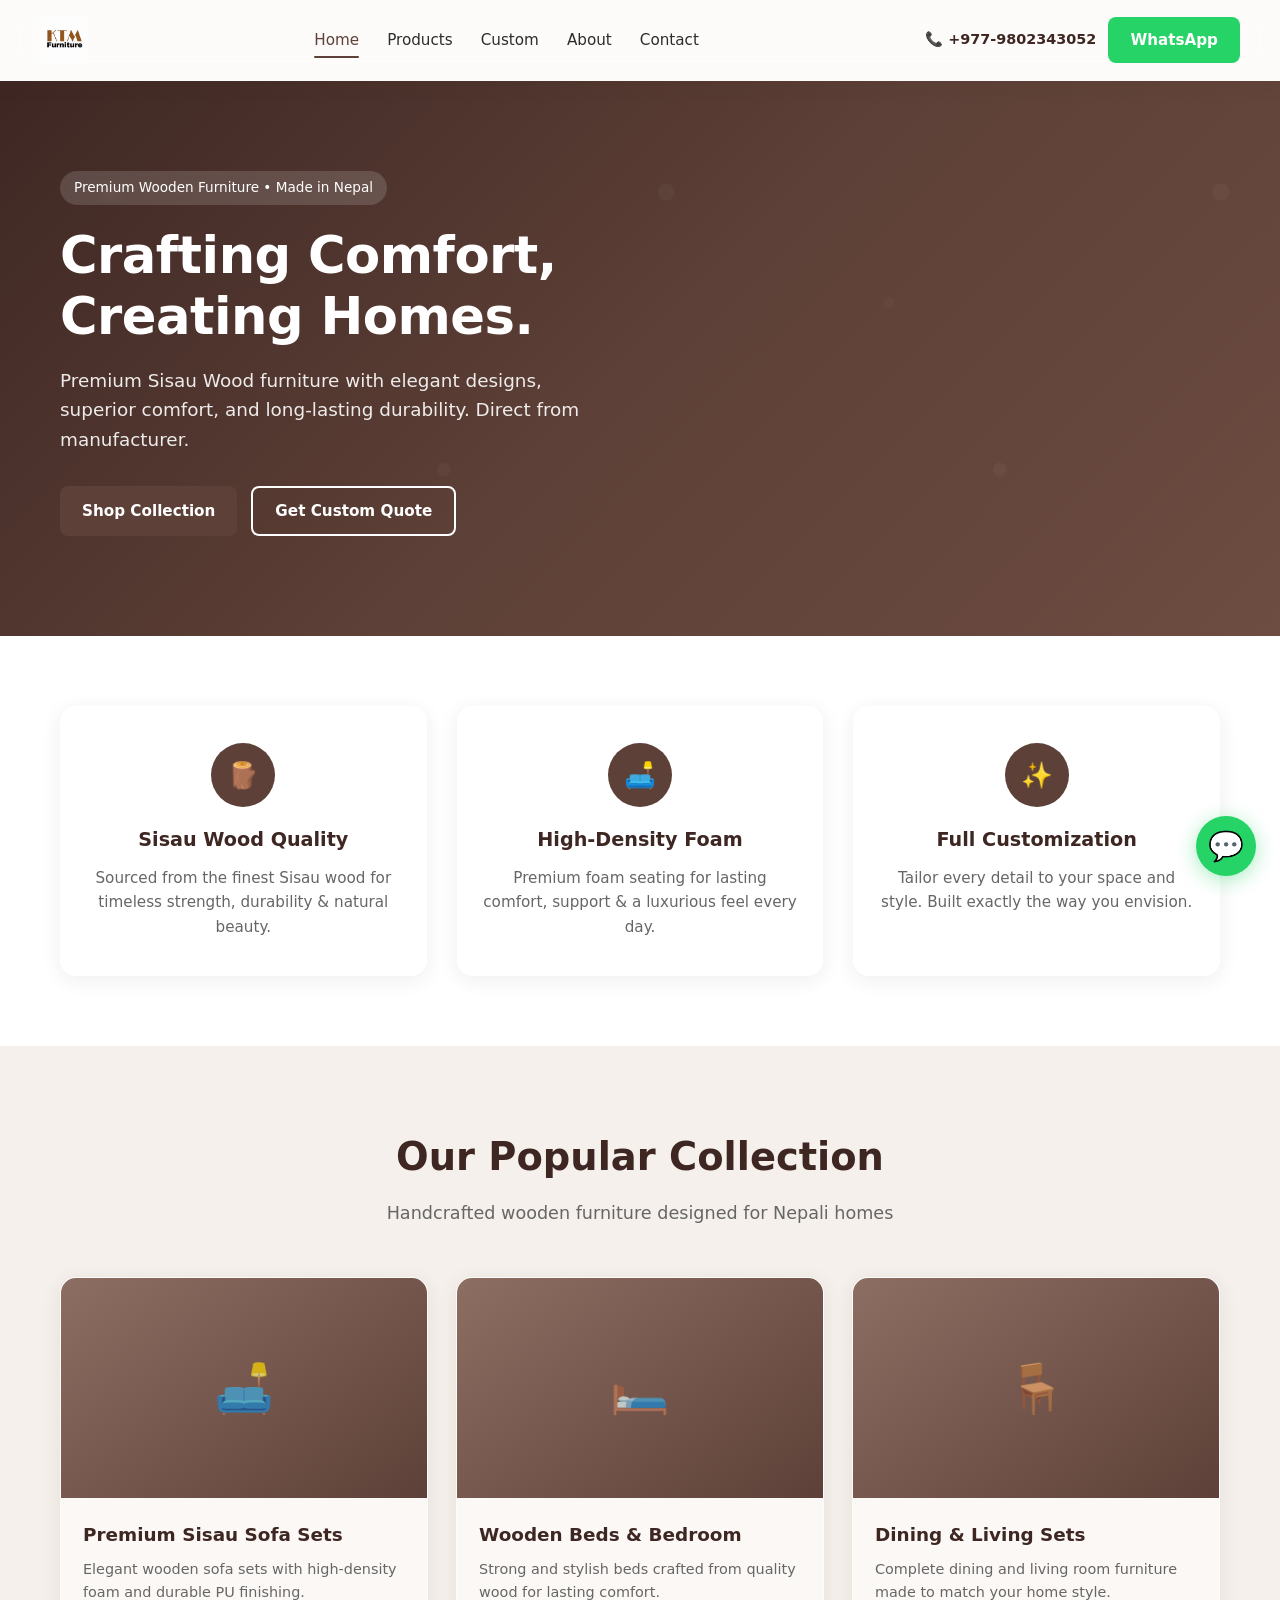
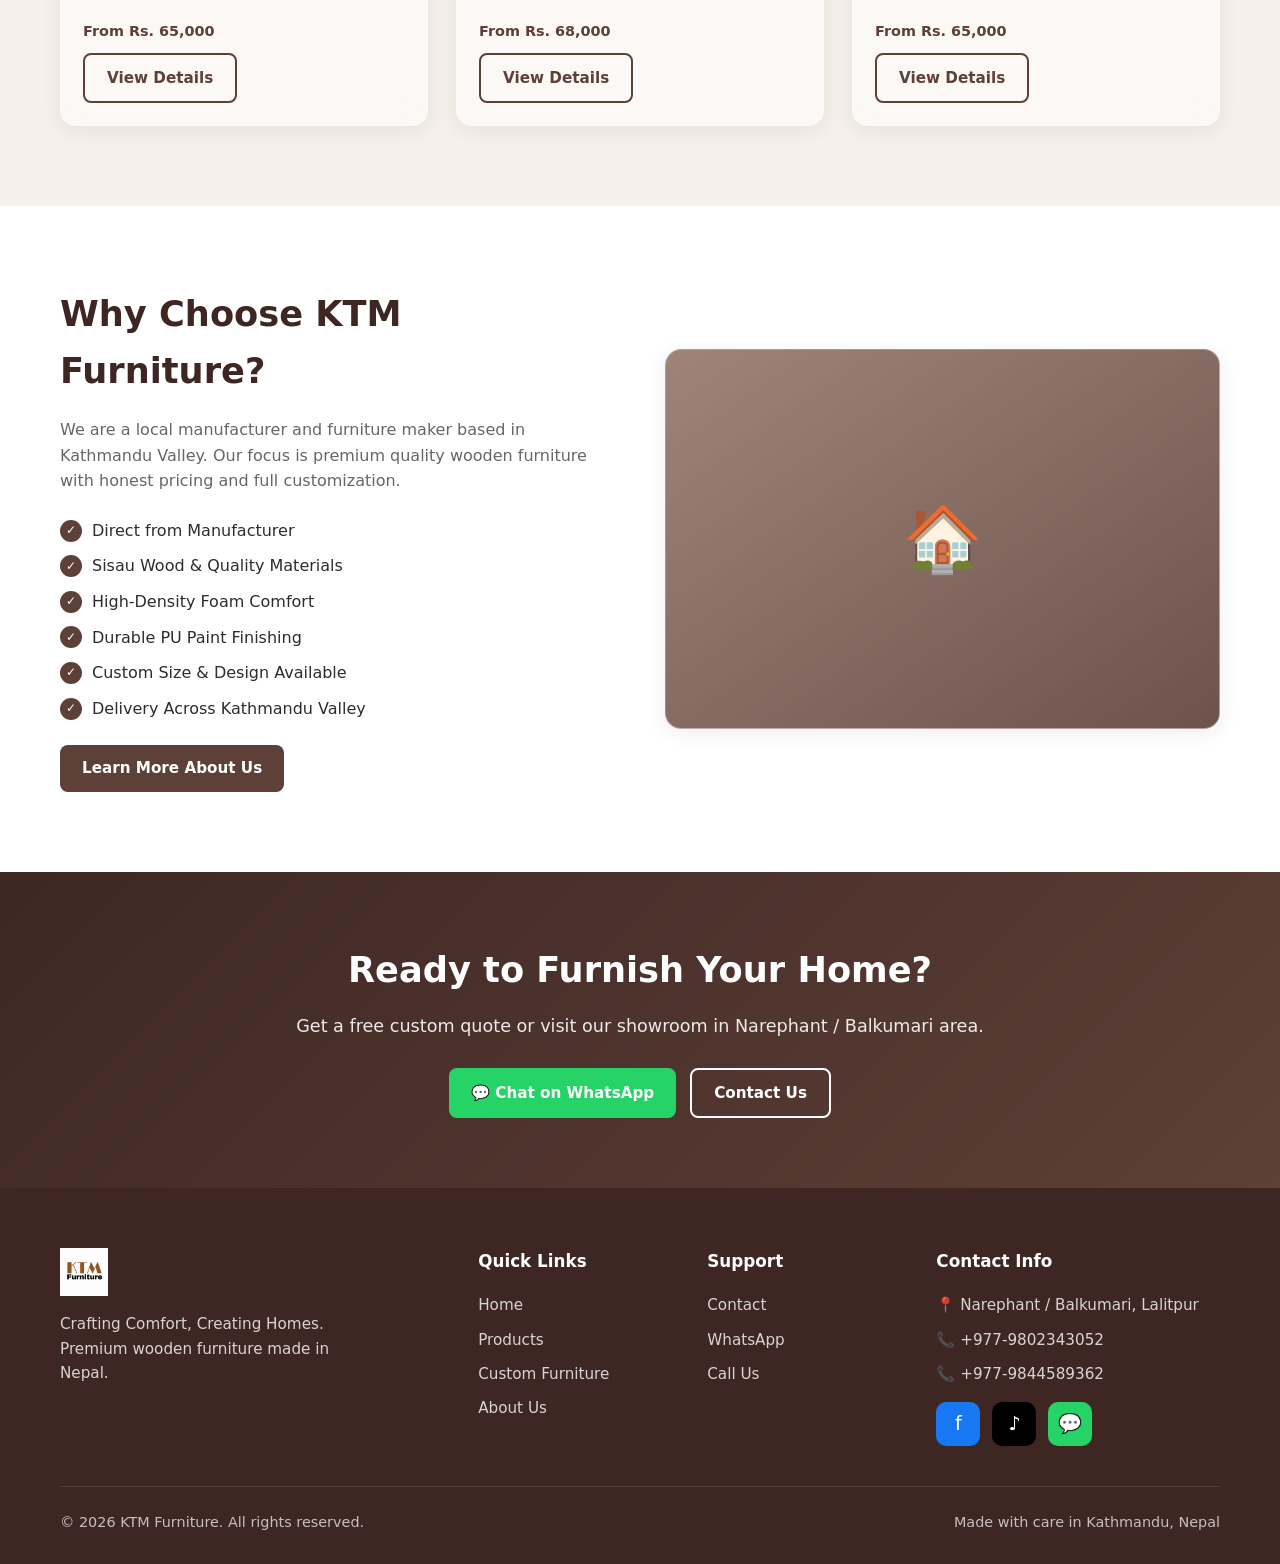
==== index.html @ 83c540b3 "Add files via upload" ====
<!DOCTYPE html>
<html lang="en">
<head>
  <meta charset="UTF-8">
  <meta name="viewport" content="width=device-width, initial-scale=1.0">
  <title>KTM Furniture | Premium Wooden Furniture in Kathmandu, Nepal</title>
  <meta name="description" content="KTM Furniture - Premium Sisau Wood sofas, custom furniture, direct from manufacturer in Kathmandu. Crafting Comfort, Creating Homes.">
  <link rel="stylesheet" href="css/style.css">
</head>
<body>

  <!-- Header -->
  <header class="header">
    <div class="container header-inner">
      <a href="index.html" class="logo">
        <img src="images/logo.png" alt="KTM Furniture" style="height:48px;">
        
      </a>

      <nav class="nav">
        <a href="index.html" class="active">Home</a>
        <a href="products.html">Products</a>
        <a href="custom.html">Custom</a>
        <a href="about.html">About</a>
        <a href="contact.html">Contact</a>
      </nav>

      <div class="header-actions">
        <a href="tel:+9779802343052" class="phone-link">📞 +977-9802343052</a>
        <a href="https://wa.me/9779802343052" target="_blank" class="btn btn-whatsapp">WhatsApp</a>
        <button class="menu-toggle" aria-label="Menu">
          <span></span>
          <span></span>
          <span></span>
        </button>
      </div>
    </div>
  </header>

  <!-- Hero -->
  <section class="hero">
    <div class="container">
      <div class="hero-content">
        <div class="hero-badge">Premium Wooden Furniture • Made in Nepal</div>
        <h1>Crafting Comfort,<br>Creating Homes.</h1>
        <p>Premium Sisau Wood furniture with elegant designs, superior comfort, and long-lasting durability. Direct from manufacturer.</p>
        <div class="hero-buttons">
          <a href="products.html" class="btn btn-primary">Shop Collection</a>
          <a href="custom.html" class="btn btn-outline">Get Custom Quote</a>
        </div>
      </div>
    </div>
  </section>

  <!-- Features -->
  <section class="features">
    <div class="container">
      <div class="features-grid">
        <div class="feature-card">
          <div class="feature-icon">🪵</div>
          <h3>Sisau Wood Quality</h3>
          <p>Sourced from the finest Sisau wood for timeless strength, durability & natural beauty.</p>
        </div>
        <div class="feature-card">
          <div class="feature-icon">🛋️</div>
          <h3>High-Density Foam</h3>
          <p>Premium foam seating for lasting comfort, support & a luxurious feel every day.</p>
        </div>
        <div class="feature-card">
          <div class="feature-icon">✨</div>
          <h3>Full Customization</h3>
          <p>Tailor every detail to your space and style. Built exactly the way you envision.</p>
        </div>
      </div>
    </div>
  </section>

  <!-- Products Preview -->
  <section class="section products-preview">
    <div class="container">
      <div class="section-header">
        <h2>Our Popular Collection</h2>
        <p>Handcrafted wooden furniture designed for Nepali homes</p>
      </div>
      <div class="products-grid">
        <div class="product-card">
          <div class="product-img"><span>🛋️</span></div>
          <div class="product-info">
            <h3>Premium Sisau Sofa Sets</h3>
            <p>Elegant wooden sofa sets with high-density foam and durable PU finishing.</p>
            <p style="font-weight:700;color:var(--primary);margin:10px 0;">From Rs. 65,000</p>
            <a href="products.html" class="btn btn-outline">View Details</a>
          </div>
        </div>
        <div class="product-card">
          <div class="product-img"><span>🛏️</span></div>
          <div class="product-info">
            <h3>Wooden Beds & Bedroom</h3>
            <p>Strong and stylish beds crafted from quality wood for lasting comfort.</p>
            <p style="font-weight:700;color:var(--primary);margin:10px 0;">From Rs. 68,000</p>
            <a href="products.html" class="btn btn-outline">View Details</a>
          </div>
        </div>
        <div class="product-card">
          <div class="product-img"><span>🪑</span></div>
          <div class="product-info">
            <h3>Dining & Living Sets</h3>
            <p>Complete dining and living room furniture made to match your home style.</p>
            <p style="font-weight:700;color:var(--primary);margin:10px 0;">From Rs. 65,000</p>
            <a href="products.html" class="btn btn-outline">View Details</a>
          </div>
        </div>
      </div>
    </div>
  </section>

  <!-- About Preview -->
  <section class="section about-preview">
    <div class="container">
      <div class="about-grid">
        <div class="about-text">
          <h2>Why Choose KTM Furniture?</h2>
          <p>We are a local manufacturer and furniture maker based in Kathmandu Valley. Our focus is premium quality wooden furniture with honest pricing and full customization.</p>
          <ul class="about-list">
            <li>Direct from Manufacturer</li>
            <li>Sisau Wood & Quality Materials</li>
            <li>High-Density Foam Comfort</li>
            <li>Durable PU Paint Finishing</li>
            <li>Custom Size & Design Available</li>
            <li>Delivery Across Kathmandu Valley</li>
          </ul>
          <a href="about.html" class="btn btn-primary">Learn More About Us</a>
        </div>
        <div class="about-image">🏠</div>
      </div>
    </div>
  </section>

  <!-- CTA -->
  <section class="cta">
    <div class="container">
      <h2>Ready to Furnish Your Home?</h2>
      <p>Get a free custom quote or visit our showroom in Narephant / Balkumari area.</p>
      <div class="cta-buttons">
        <a href="https://wa.me/9779802343052?text=Hello%20KTM%20Furniture%2C%20I%20want%20to%20know%20about%20your%20furniture." target="_blank" class="btn btn-whatsapp">💬 Chat on WhatsApp</a>
        <a href="contact.html" class="btn btn-outline" style="border-color:white;color:white;">Contact Us</a>
      </div>
    </div>
  </section>

  <!-- Footer -->
  <footer class="footer">
    <div class="container">
      <div class="footer-grid">
        <div class="footer-brand">
          <a href="index.html" class="logo">
            <img src="images/logo.png" alt="KTM Furniture" style="height:48px;">
            
          </a>
          <p>Crafting Comfort, Creating Homes. Premium wooden furniture made in Nepal.</p>
        </div>
        <div class="footer-links">
          <h4>Quick Links</h4>
          <a href="index.html">Home</a>
          <a href="products.html">Products</a>
          <a href="custom.html">Custom Furniture</a>
          <a href="about.html">About Us</a>
        </div>
        <div class="footer-links">
          <h4>Support</h4>
          <a href="contact.html">Contact</a>
          <a href="https://wa.me/9779802343052" target="_blank">WhatsApp</a>
          <a href="tel:+9779802343052">Call Us</a>
        </div>
        <div class="footer-contact">
          <h4>Contact Info</h4>
          <p>📍 Narephant / Balkumari, Lalitpur</p>
          <p>📞 +977-9802343052</p>
          <p>📞 +977-9844589362</p>
          <div class="social-links" style="margin-top:16px;">
            <a href="https://www.facebook.com/ktmfurniture2079/" target="_blank" class="social-btn facebook" title="Facebook">f</a>
            <a href="https://www.tiktok.com/@ktmfurniture1" target="_blank" class="social-btn tiktok" title="TikTok">♪</a>
            <a href="https://wa.me/9779802343052" target="_blank" class="social-btn whatsapp" title="WhatsApp">💬</a>
          </div>
        </div>
      </div>
      <div class="footer-bottom">
        <p>© 2026 KTM Furniture. All rights reserved.</p>
        <p>Made with care in Kathmandu, Nepal</p>
      </div>
    </div>
  </footer>

  <!-- Floating WhatsApp Button -->
  <a href="https://wa.me/9779802343052?text=Hello%20KTM%20Furniture%2C%20I%20am%20interested%20in%20your%20furniture." 
     class="floating-whatsapp" target="_blank" title="Chat on WhatsApp">
    💬
  </a>

  <script src="js/main.js"></script>
</body>
</html>
---- css/style.css ----
/* ========================================
   KTM Furniture - Main Stylesheet
   Premium Wooden Furniture Website
   ======================================== */

:root {
  --primary: #5D4037;
  --primary-dark: #3E2723;
  --primary-light: #8D6E63;
  --accent: #A1887F;
  --cream: #F5F0EB;
  --cream-dark: #EFEBE9;
  --white: #FFFFFF;
  --text: #2C2C2C;
  --text-light: #666666;
  --gold: #C9A227;
  --shadow: 0 4px 20px rgba(61, 39, 35, 0.08);
  --shadow-hover: 0 8px 30px rgba(61, 39, 35, 0.15);
  --radius: 16px;
  --transition: all 0.3s ease;
  --glass-bg: rgba(255, 255, 255, 0.55);
  --glass-border: rgba(255, 255, 255, 0.35);
  --glass-blur: blur(16px);
}

* {
  margin: 0;
  padding: 0;
  box-sizing: border-box;
}

html {
  scroll-behavior: smooth;
}

body {
  font-family: 'Segoe UI', system-ui, -apple-system, sans-serif;
  color: var(--text);
  background: var(--cream);
  line-height: 1.6;
  overflow-x: hidden;
}

img {
  max-width: 100%;
  height: auto;
  display: block;
}

a {
  text-decoration: none;
  color: inherit;
  transition: var(--transition);
}

ul {
  list-style: none;
}

.container {
  width: 100%;
  max-width: 1200px;
  margin: 0 auto;
  padding: 0 20px;
}

/* ========== HEADER ========== */
.header {
  background: rgba(255, 255, 255, 0.75);
  backdrop-filter: var(--glass-blur);
  -webkit-backdrop-filter: var(--glass-blur);
  border-bottom: 1px solid var(--glass-border);
  box-shadow: var(--shadow);
  position: sticky;
  top: 0;
  z-index: 1000;
}

.header-inner {
  display: flex;
  align-items: center;
  justify-content: space-between;
  padding: 16px 0;
  gap: 20px;
}

.logo {
  display: flex;
  align-items: center;
  gap: 10px;
  font-weight: 700;
  font-size: 1.3rem;
  color: var(--primary-dark);
}

.logo img {
  height: 48px;
  width: auto;
  object-fit: contain;
}

.logo-icon {
  width: 42px;
  height: 42px;
  background: var(--primary);
  color: white;
  border-radius: 8px;
  display: flex;
  align-items: center;
  justify-content: center;
  font-weight: 800;
  font-size: 1.1rem;
  letter-spacing: -1px;
}

.nav {
  display: flex;
  align-items: center;
  gap: 28px;
}

.nav a {
  font-weight: 500;
  font-size: 0.95rem;
  color: var(--text);
  position: relative;
}

.nav a:hover,
.nav a.active {
  color: var(--primary);
}

.nav a.active::after {
  content: '';
  position: absolute;
  bottom: -6px;
  left: 0;
  width: 100%;
  height: 2px;
  background: var(--primary);
  border-radius: 2px;
}

.header-actions {
  display: flex;
  align-items: center;
  gap: 12px;
}

.phone-link {
  display: flex;
  align-items: center;
  gap: 6px;
  font-weight: 600;
  color: var(--primary-dark);
  font-size: 0.9rem;
}

.btn {
  display: inline-flex;
  align-items: center;
  justify-content: center;
  gap: 8px;
  padding: 11px 22px;
  border-radius: 8px;
  font-weight: 600;
  font-size: 0.95rem;
  border: none;
  cursor: pointer;
  transition: var(--transition);
}

.btn-primary {
  background: var(--primary);
  color: white;
}

.btn-primary:hover {
  background: var(--primary-dark);
  transform: translateY(-2px);
  box-shadow: var(--shadow-hover);
}

.btn-outline {
  background: transparent;
  border: 2px solid var(--primary);
  color: var(--primary);
}

.btn-outline:hover {
  background: var(--primary);
  color: white;
}

.btn-whatsapp {
  background: #25D366;
  color: white;
}

.btn-whatsapp:hover {
  background: #1da851;
  transform: translateY(-2px);
}

/* Mobile Menu Toggle */
.menu-toggle {
  display: none;
  background: none;
  border: none;
  cursor: pointer;
  padding: 8px;
}

.menu-toggle span {
  display: block;
  width: 24px;
  height: 2px;
  background: var(--primary-dark);
  margin: 5px 0;
  transition: var(--transition);
}

/* ========== HERO ========== */
.hero {
  position: relative;
  background: linear-gradient(135deg, #3E2723 0%, #5D4037 50%, #6D4C41 100%);
  color: white;
  padding: 90px 0 100px;
  overflow: hidden;
}

.hero::before {
  content: '';
  position: absolute;
  inset: 0;
  background: url('data:image/svg+xml,<svg xmlns="http://www.w3.org/2000/svg" viewBox="0 0 100 100"><circle cx="20" cy="20" r="1.5" fill="rgba(255,255,255,0.05)"/><circle cx="60" cy="40" r="1" fill="rgba(255,255,255,0.04)"/><circle cx="80" cy="70" r="1.2" fill="rgba(255,255,255,0.05)"/></svg>');
  opacity: 0.6;
}

.hero-content {
  position: relative;
  z-index: 2;
  max-width: 650px;
}

.hero-badge {
  display: inline-block;
  background: rgba(255,255,255,0.15);
  padding: 6px 14px;
  border-radius: 50px;
  font-size: 0.85rem;
  margin-bottom: 20px;
  backdrop-filter: blur(4px);
}

.hero h1 {
  font-size: 3.2rem;
  font-weight: 700;
  line-height: 1.2;
  margin-bottom: 18px;
  letter-spacing: -0.5px;
}

.hero p {
  font-size: 1.15rem;
  opacity: 0.9;
  margin-bottom: 32px;
  max-width: 520px;
}

.hero-buttons {
  display: flex;
  flex-wrap: wrap;
  gap: 14px;
}

.hero-buttons .btn-outline {
  border-color: white;
  color: white;
}

.hero-buttons .btn-outline:hover {
  background: white;
  color: var(--primary-dark);
}

/* ========== FEATURES ========== */
.features {
  padding: 70px 0;
  background: var(--white);
}

.features-grid {
  display: grid;
  grid-template-columns: repeat(3, 1fr);
  gap: 30px;
}

.feature-card {
  text-align: center;
  padding: 36px 24px;
  border-radius: var(--radius);
  background: var(--glass-bg);
  backdrop-filter: var(--glass-blur);
  -webkit-backdrop-filter: var(--glass-blur);
  border: 1px solid var(--glass-border);
  box-shadow: var(--shadow);
  transition: var(--transition);
}

.feature-card:hover {
  transform: translateY(-6px);
  box-shadow: var(--shadow-hover);
  background: rgba(255, 255, 255, 0.75);
}

.feature-icon {
  width: 64px;
  height: 64px;
  margin: 0 auto 18px;
  background: var(--primary);
  color: white;
  border-radius: 50%;
  display: flex;
  align-items: center;
  justify-content: center;
  font-size: 1.6rem;
}

.feature-card h3 {
  font-size: 1.2rem;
  margin-bottom: 10px;
  color: var(--primary-dark);
}

.feature-card p {
  color: var(--text-light);
  font-size: 0.95rem;
}

/* ========== SECTION COMMON ========== */
.section {
  padding: 80px 0;
}

.section-header {
  text-align: center;
  margin-bottom: 50px;
}

.section-header h2 {
  font-size: 2.4rem;
  color: var(--primary-dark);
  margin-bottom: 12px;
}

.section-header p {
  color: var(--text-light);
  font-size: 1.1rem;
  max-width: 560px;
  margin: 0 auto;
}

/* ========== PRODUCTS PREVIEW ========== */
.products-preview {
  background: var(--cream);
}

.products-grid {
  display: grid;
  grid-template-columns: repeat(auto-fit, minmax(280px, 1fr));
  gap: 28px;
}

.product-card {
  background: var(--glass-bg);
  backdrop-filter: var(--glass-blur);
  -webkit-backdrop-filter: var(--glass-blur);
  border: 1px solid var(--glass-border);
  border-radius: var(--radius);
  overflow: hidden;
  box-shadow: var(--shadow);
  transition: var(--transition);
}

.product-card:hover {
  transform: translateY(-6px);
  box-shadow: var(--shadow-hover);
  background: rgba(255, 255, 255, 0.8);
}

.product-img {
  height: 220px;
  background: linear-gradient(145deg, #8D6E63, #5D4037);
  display: flex;
  align-items: center;
  justify-content: center;
  color: white;
  font-size: 3rem;
  position: relative;
}

.product-img span {
  opacity: 0.7;
}

.product-info {
  padding: 22px;
}

.product-info h3 {
  font-size: 1.15rem;
  margin-bottom: 8px;
  color: var(--primary-dark);
}

.product-info p {
  color: var(--text-light);
  font-size: 0.9rem;
  margin-bottom: 16px;
}

/* ========== CTA SECTION ========== */
.cta {
  background: linear-gradient(135deg, var(--primary-dark), var(--primary));
  color: white;
  padding: 70px 0;
  text-align: center;
}

.cta h2 {
  font-size: 2.2rem;
  margin-bottom: 14px;
}

.cta p {
  opacity: 0.9;
  margin-bottom: 28px;
  font-size: 1.1rem;
}

.cta-buttons {
  display: flex;
  justify-content: center;
  flex-wrap: wrap;
  gap: 14px;
}

/* ========== ABOUT PREVIEW ========== */
.about-preview {
  background: var(--white);
}

.about-grid {
  display: grid;
  grid-template-columns: 1fr 1fr;
  gap: 50px;
  align-items: center;
}

.about-text h2 {
  font-size: 2.2rem;
  color: var(--primary-dark);
  margin-bottom: 18px;
}

.about-text p {
  color: var(--text-light);
  margin-bottom: 16px;
}

.about-list {
  margin: 24px 0;
}

.about-list li {
  display: flex;
  align-items: center;
  gap: 10px;
  margin-bottom: 10px;
  color: var(--text);
}

.about-list li::before {
  content: '✓';
  background: var(--primary);
  color: white;
  width: 22px;
  height: 22px;
  border-radius: 50%;
  display: flex;
  align-items: center;
  justify-content: center;
  font-size: 0.75rem;
  flex-shrink: 0;
}

.about-image {
  height: 380px;
  background: linear-gradient(145deg, rgba(141,110,99,0.85), rgba(93,64,55,0.9));
  backdrop-filter: blur(8px);
  border-radius: var(--radius);
  border: 1px solid var(--glass-border);
  display: flex;
  align-items: center;
  justify-content: center;
  color: white;
  font-size: 4rem;
  box-shadow: var(--shadow);
}

/* ========== CONTACT SECTION ========== */
.contact-section {
  background: var(--cream);
}

.contact-grid {
  display: grid;
  grid-template-columns: 1fr 1fr;
  gap: 40px;
}

.contact-info {
  background: var(--glass-bg);
  backdrop-filter: var(--glass-blur);
  -webkit-backdrop-filter: var(--glass-blur);
  border: 1px solid var(--glass-border);
  padding: 36px;
  border-radius: var(--radius);
  box-shadow: var(--shadow);
}

.contact-info h3 {
  font-size: 1.4rem;
  color: var(--primary-dark);
  margin-bottom: 24px;
}

.contact-item {
  display: flex;
  gap: 16px;
  margin-bottom: 22px;
  align-items: flex-start;
}

.contact-icon {
  width: 46px;
  height: 46px;
  background: var(--cream);
  border-radius: 10px;
  display: flex;
  align-items: center;
  justify-content: center;
  font-size: 1.2rem;
  color: var(--primary);
  flex-shrink: 0;
}

.contact-item h4 {
  font-size: 0.95rem;
  margin-bottom: 4px;
  color: var(--primary-dark);
}

.contact-item p,
.contact-item a {
  color: var(--text-light);
  font-size: 0.95rem;
}

.contact-item a:hover {
  color: var(--primary);
}

.social-links {
  display: flex;
  gap: 12px;
  margin-top: 28px;
}

.social-btn {
  width: 44px;
  height: 44px;
  border-radius: 10px;
  display: flex;
  align-items: center;
  justify-content: center;
  font-size: 1.2rem;
  color: white;
  transition: var(--transition);
}

.social-btn.facebook {
  background: #1877F2;
}

.social-btn.tiktok {
  background: #000000;
}

.social-btn.whatsapp {
  background: #25D366;
}

.social-btn:hover {
  transform: translateY(-3px);
  box-shadow: var(--shadow-hover);
}

.contact-form-box {
  background: var(--glass-bg);
  backdrop-filter: var(--glass-blur);
  -webkit-backdrop-filter: var(--glass-blur);
  border: 1px solid var(--glass-border);
  padding: 36px;
  border-radius: var(--radius);
  box-shadow: var(--shadow);
}

.contact-form-box h3 {
  font-size: 1.4rem;
  color: var(--primary-dark);
  margin-bottom: 24px;
}

.form-group {
  margin-bottom: 18px;
}

.form-group label {
  display: block;
  font-weight: 500;
  margin-bottom: 6px;
  font-size: 0.9rem;
  color: var(--primary-dark);
}

.form-group input,
.form-group textarea,
.form-group select {
  width: 100%;
  padding: 12px 14px;
  border: 1.5px solid #E0D5CF;
  border-radius: 8px;
  font-size: 0.95rem;
  font-family: inherit;
  transition: var(--transition);
  background: var(--cream);
}

.form-group input:focus,
.form-group textarea:focus,
.form-group select:focus {
  outline: none;
  border-color: var(--primary);
  background: white;
}

.form-group textarea {
  resize: vertical;
  min-height: 120px;
}

/* ========== FOOTER ========== */
.footer {
  background: var(--primary-dark);
  color: white;
  padding: 60px 0 30px;
}

.footer-grid {
  display: grid;
  grid-template-columns: 2fr 1fr 1fr 1.5fr;
  gap: 40px;
  margin-bottom: 40px;
}

.footer-brand .logo {
  color: white;
  margin-bottom: 16px;
}

.footer-brand p {
  opacity: 0.8;
  font-size: 0.95rem;
  max-width: 280px;
}

.footer h4 {
  font-size: 1.05rem;
  margin-bottom: 18px;
  color: white;
}

.footer-links a {
  display: block;
  opacity: 0.8;
  margin-bottom: 10px;
  font-size: 0.95rem;
}

.footer-links a:hover {
  opacity: 1;
  color: var(--gold);
}

.footer-contact p {
  opacity: 0.8;
  margin-bottom: 10px;
  font-size: 0.95rem;
}

.footer-bottom {
  border-top: 1px solid rgba(255,255,255,0.15);
  padding-top: 24px;
  display: flex;
  justify-content: space-between;
  align-items: center;
  flex-wrap: wrap;
  gap: 12px;
  font-size: 0.9rem;
  opacity: 0.7;
}

/* ========== PAGE HERO (inner pages) ========== */
.page-hero {
  background: linear-gradient(135deg, var(--primary-dark), var(--primary));
  color: white;
  padding: 70px 0 60px;
  text-align: center;
}

.page-hero h1 {
  font-size: 2.6rem;
  margin-bottom: 12px;
}

.page-hero p {
  opacity: 0.9;
  font-size: 1.1rem;
}

/* ========== FLOATING WHATSAPP ========== */
.floating-whatsapp {
  position: fixed;
  bottom: 24px;
  right: 24px;
  width: 60px;
  height: 60px;
  background: #25D366;
  color: white;
  border-radius: 50%;
  display: flex;
  align-items: center;
  justify-content: center;
  font-size: 1.8rem;
  box-shadow: 0 4px 20px rgba(37, 211, 102, 0.4);
  z-index: 999;
  transition: var(--transition);
}

.floating-whatsapp:hover {
  transform: scale(1.1);
  box-shadow: 0 6px 25px rgba(37, 211, 102, 0.5);
}

/* ========== RESPONSIVE ========== */
@media (max-width: 992px) {
  .features-grid {
    grid-template-columns: 1fr;
    max-width: 400px;
    margin: 0 auto;
  }

  .about-grid,
  .contact-grid {
    grid-template-columns: 1fr;
  }

  .footer-grid {
    grid-template-columns: 1fr 1fr;
  }

  .hero h1 {
    font-size: 2.5rem;
  }
}

@media (max-width: 768px) {
  .nav {
    display: none;
    position: absolute;
    top: 100%;
    left: 0;
    right: 0;
    background: white;
    flex-direction: column;
    padding: 20px;
    box-shadow: var(--shadow);
    gap: 16px;
  }

  .nav.active {
    display: flex;
  }

  .menu-toggle {
    display: block;
  }

  .phone-link {
    display: none;
  }

  .hero {
    padding: 60px 0 70px;
  }

  .hero h1 {
    font-size: 2rem;
  }

  .section-header h2 {
    font-size: 1.9rem;
  }

  .footer-grid {
    grid-template-columns: 1fr;
  }

  .header-actions .btn {
    padding: 9px 14px;
    font-size: 0.85rem;
  }
}

@media (max-width: 480px) {
  .hero-buttons {
    flex-direction: column;
  }

  .hero-buttons .btn {
    width: 100%;
  }
}
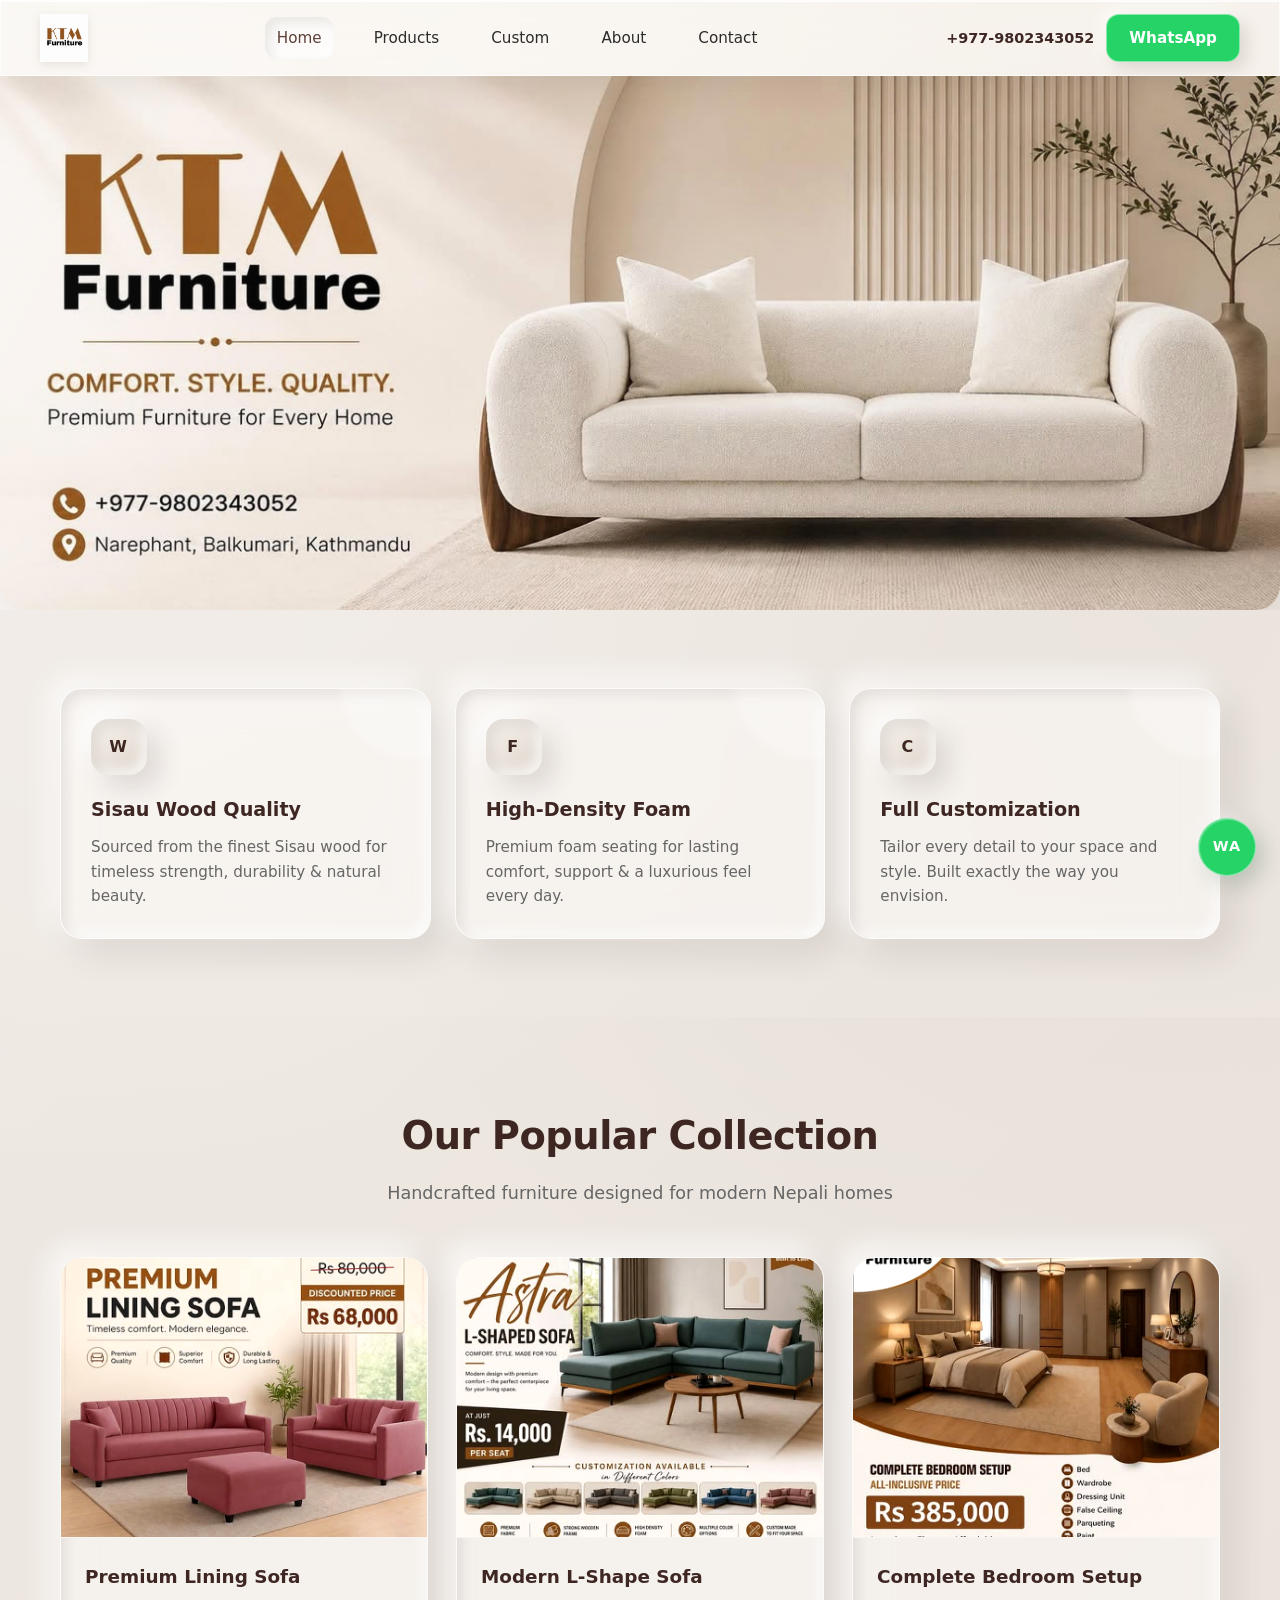
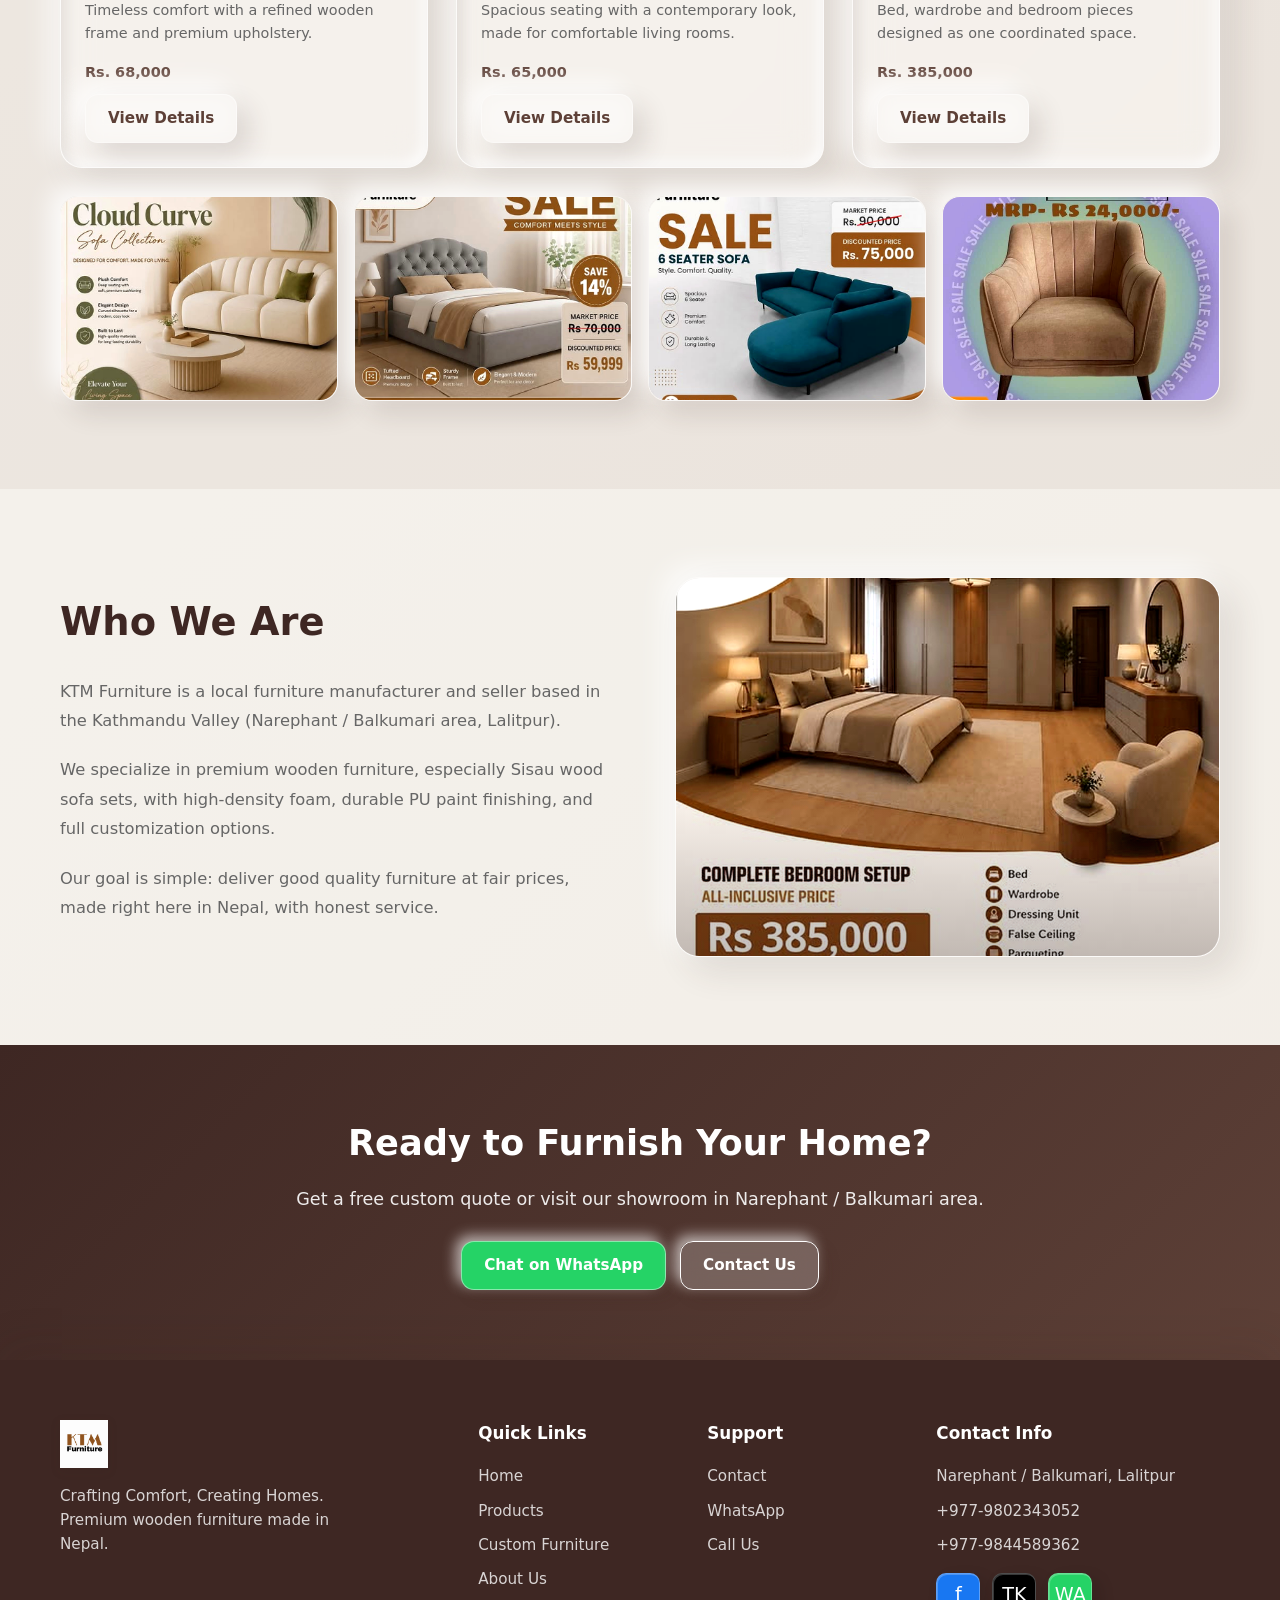
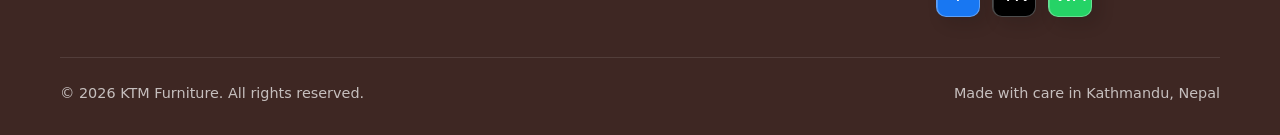
==== commit bb8e675f: "Add files via upload" ====
--- a/index.html
+++ b/index.html
@@ -26,7 +26,7 @@
       </nav>
 
       <div class="header-actions">
-        <a href="tel:+9779802343052" class="phone-link">📞 +977-9802343052</a>
+        <a href="tel:+9779802343052" class="phone-link">+977-9802343052</a>
         <a href="https://wa.me/9779802343052" target="_blank" class="btn btn-whatsapp">WhatsApp</a>
         <button class="menu-toggle" aria-label="Menu">
           <span></span>
@@ -37,18 +37,10 @@
     </div>
   </header>
 
-  <!-- Hero -->
-  <section class="hero">
-    <div class="container">
-      <div class="hero-content">
-        <div class="hero-badge">Premium Wooden Furniture • Made in Nepal</div>
-        <h1>Crafting Comfort,<br>Creating Homes.</h1>
-        <p>Premium Sisau Wood furniture with elegant designs, superior comfort, and long-lasting durability. Direct from manufacturer.</p>
-        <div class="hero-buttons">
-          <a href="products.html" class="btn btn-primary">Shop Collection</a>
-          <a href="custom.html" class="btn btn-outline">Get Custom Quote</a>
-        </div>
-      </div>
+  <!-- Hero Banner -->
+  <section class="hero hero-banner">
+    <div class="hero-banner-frame">
+      <img src="images/products/ktm-hero-banner.jpg" alt="KTM Furniture premium sofa and furniture collection">
     </div>
   </section>
 
@@ -57,17 +49,17 @@
     <div class="container">
       <div class="features-grid">
         <div class="feature-card">
-          <div class="feature-icon">🪵</div>
+          <div class="feature-icon">W</div>
           <h3>Sisau Wood Quality</h3>
           <p>Sourced from the finest Sisau wood for timeless strength, durability & natural beauty.</p>
         </div>
         <div class="feature-card">
-          <div class="feature-icon">🛋️</div>
+          <div class="feature-icon">F</div>
           <h3>High-Density Foam</h3>
           <p>Premium foam seating for lasting comfort, support & a luxurious feel every day.</p>
         </div>
         <div class="feature-card">
-          <div class="feature-icon">✨</div>
+          <div class="feature-icon">C</div>
           <h3>Full Customization</h3>
           <p>Tailor every detail to your space and style. Built exactly the way you envision.</p>
         </div>
@@ -80,36 +72,52 @@
     <div class="container">
       <div class="section-header">
         <h2>Our Popular Collection</h2>
-        <p>Handcrafted wooden furniture designed for Nepali homes</p>
-      </div>
-      <div class="products-grid">
+        <p>Handcrafted furniture designed for modern Nepali homes</p>
+      </div>
+
+      <div class="products-grid home-collection">
         <div class="product-card">
-          <div class="product-img"><span>🛋️</span></div>
+          <div class="product-img">
+            <img src="images/products/premium-lining-sofa.jpg" alt="Premium lining sofa set">
+          </div>
           <div class="product-info">
-            <h3>Premium Sisau Sofa Sets</h3>
-            <p>Elegant wooden sofa sets with high-density foam and durable PU finishing.</p>
-            <p style="font-weight:700;color:var(--primary);margin:10px 0;">From Rs. 65,000</p>
+            <h3>Premium Lining Sofa</h3>
+            <p>Timeless comfort with a refined wooden frame and premium upholstery.</p>
+            <p style="font-weight:700;color:var(--primary);margin:10px 0;">Rs. 68,000</p>
             <a href="products.html" class="btn btn-outline">View Details</a>
           </div>
         </div>
+
         <div class="product-card">
-          <div class="product-img"><span>🛏️</span></div>
+          <div class="product-img">
+            <img src="images/products/l-shape-sofa.jpg" alt="Custom L-shape sofa">
+          </div>
           <div class="product-info">
-            <h3>Wooden Beds & Bedroom</h3>
-            <p>Strong and stylish beds crafted from quality wood for lasting comfort.</p>
-            <p style="font-weight:700;color:var(--primary);margin:10px 0;">From Rs. 68,000</p>
+            <h3>Modern L-Shape Sofa</h3>
+            <p>Spacious seating with a contemporary look, made for comfortable living rooms.</p>
+            <p style="font-weight:700;color:var(--primary);margin:10px 0;">Rs. 65,000</p>
             <a href="products.html" class="btn btn-outline">View Details</a>
           </div>
         </div>
+
         <div class="product-card">
-          <div class="product-img"><span>🪑</span></div>
+          <div class="product-img">
+            <img src="images/products/bedroom-setup.jpg" alt="Complete bedroom furniture setup">
+          </div>
           <div class="product-info">
-            <h3>Dining & Living Sets</h3>
-            <p>Complete dining and living room furniture made to match your home style.</p>
-            <p style="font-weight:700;color:var(--primary);margin:10px 0;">From Rs. 65,000</p>
+            <h3>Complete Bedroom Setup</h3>
+            <p>Bed, wardrobe and bedroom pieces designed as one coordinated space.</p>
+            <p style="font-weight:700;color:var(--primary);margin:10px 0;">Rs. 385,000</p>
             <a href="products.html" class="btn btn-outline">View Details</a>
           </div>
         </div>
+      </div>
+
+      <div class="product-gallery-strip">
+        <img src="images/products/cloud-curve-sofa.jpg" alt="Cloud curve sofa">
+        <img src="images/products/bedroom-sale.jpg" alt="Modern wooden bedroom">
+        <img src="images/products/six-seater-sofa.jpg" alt="Six seater sofa">
+        <img src="images/products/single-chair.jpg" alt="Wooden lounge chair">
       </div>
     </div>
   </section>
@@ -117,21 +125,16 @@
   <!-- About Preview -->
   <section class="section about-preview">
     <div class="container">
-      <div class="about-grid">
+      <div class="about-grid who-we-are">
         <div class="about-text">
-          <h2>Why Choose KTM Furniture?</h2>
-          <p>We are a local manufacturer and furniture maker based in Kathmandu Valley. Our focus is premium quality wooden furniture with honest pricing and full customization.</p>
-          <ul class="about-list">
-            <li>Direct from Manufacturer</li>
-            <li>Sisau Wood & Quality Materials</li>
-            <li>High-Density Foam Comfort</li>
-            <li>Durable PU Paint Finishing</li>
-            <li>Custom Size & Design Available</li>
-            <li>Delivery Across Kathmandu Valley</li>
-          </ul>
-          <a href="about.html" class="btn btn-primary">Learn More About Us</a>
-        </div>
-        <div class="about-image">🏠</div>
+          <h2>Who We Are</h2>
+          <p>KTM Furniture is a local furniture manufacturer and seller based in the Kathmandu Valley (Narephant / Balkumari area, Lalitpur).</p>
+          <p>We specialize in premium wooden furniture, especially Sisau wood sofa sets, with high-density foam, durable PU paint finishing, and full customization options.</p>
+          <p>Our goal is simple: deliver good quality furniture at fair prices, made right here in Nepal, with honest service.</p>
+        </div>
+        <div class="about-image photo-panel who-we-are-image">
+          <img src="images/products/bedroom-setup-enhanced.jpg" alt="Complete bedroom furniture setup by KTM Furniture">
+        </div>
       </div>
     </div>
   </section>
@@ -142,7 +145,7 @@
       <h2>Ready to Furnish Your Home?</h2>
       <p>Get a free custom quote or visit our showroom in Narephant / Balkumari area.</p>
       <div class="cta-buttons">
-        <a href="https://wa.me/9779802343052?text=Hello%20KTM%20Furniture%2C%20I%20want%20to%20know%20about%20your%20furniture." target="_blank" class="btn btn-whatsapp">💬 Chat on WhatsApp</a>
+        <a href="https://wa.me/9779802343052?text=Hello%20KTM%20Furniture%2C%20I%20want%20to%20know%20about%20your%20furniture." target="_blank" class="btn btn-whatsapp">Chat on WhatsApp</a>
         <a href="contact.html" class="btn btn-outline" style="border-color:white;color:white;">Contact Us</a>
       </div>
     </div>
@@ -174,13 +177,13 @@
         </div>
         <div class="footer-contact">
           <h4>Contact Info</h4>
-          <p>📍 Narephant / Balkumari, Lalitpur</p>
-          <p>📞 +977-9802343052</p>
-          <p>📞 +977-9844589362</p>
+          <p>Narephant / Balkumari, Lalitpur</p>
+          <p>+977-9802343052</p>
+          <p>+977-9844589362</p>
           <div class="social-links" style="margin-top:16px;">
             <a href="https://www.facebook.com/ktmfurniture2079/" target="_blank" class="social-btn facebook" title="Facebook">f</a>
-            <a href="https://www.tiktok.com/@ktmfurniture1" target="_blank" class="social-btn tiktok" title="TikTok">♪</a>
-            <a href="https://wa.me/9779802343052" target="_blank" class="social-btn whatsapp" title="WhatsApp">💬</a>
+            <a href="https://www.tiktok.com/@ktmfurniture1" target="_blank" class="social-btn tiktok" title="TikTok">TK</a>
+            <a href="https://wa.me/9779802343052" target="_blank" class="social-btn whatsapp" title="WhatsApp">WA</a>
           </div>
         </div>
       </div>
@@ -194,7 +197,7 @@
   <!-- Floating WhatsApp Button -->
   <a href="https://wa.me/9779802343052?text=Hello%20KTM%20Furniture%2C%20I%20am%20interested%20in%20your%20furniture." 
      class="floating-whatsapp" target="_blank" title="Chat on WhatsApp">
-    💬
+    WA
   </a>
 
   <script src="js/main.js"></script>
--- a/css/style.css
+++ b/css/style.css
@@ -844,3 +844,435 @@
     width: 100%;
   }
 }
+
+
+/* ========== REAL PRODUCT IMAGES ========== */
+.hero {
+  min-height: 620px;
+  display: flex;
+  align-items: center;
+  background:
+    linear-gradient(90deg, rgba(40, 25, 19, 0.82) 0%, rgba(61, 39, 35, 0.62) 42%, rgba(61, 39, 35, 0.18) 100%),
+    url('../images/products/hero-reference.jpg') center 52% / cover no-repeat;
+}
+.hero::before { display:none; }
+.hero-content { max-width: 680px; }
+.hero h1 {
+  font-family: Georgia, 'Times New Roman', serif;
+  font-size: clamp(2.8rem, 5.2vw, 4.6rem);
+  letter-spacing: -1.5px;
+}
+.hero p { max-width: 620px; }
+.hero-badge { background: rgba(255,255,255,.14); border:1px solid rgba(255,255,255,.22); }
+
+.product-img {
+  height: 310px;
+  padding: 0;
+  background: var(--cream) !important;
+  overflow: hidden;
+}
+.product-img img {
+  width: 100%;
+  height: 100%;
+  object-fit: cover;
+  transition: transform .5s ease;
+}
+.product-card:hover .product-img img { transform: scale(1.045); }
+
+.home-collection .product-img { height: 280px; }
+
+.about-image.photo-panel,
+.custom-photo-panel {
+  position: relative;
+  overflow: hidden;
+  background: var(--cream);
+  min-height: 380px;
+}
+.about-image.photo-panel img,
+.custom-photo-panel img {
+  width:100%;
+  height:100%;
+  min-height:380px;
+  object-fit:cover;
+}
+.photo-panel::after {
+  content:'';
+  position:absolute;
+  inset:0;
+  background:linear-gradient(180deg, transparent 55%, rgba(35,22,17,.28));
+  pointer-events:none;
+}
+
+.product-gallery-strip {
+  display:grid;
+  grid-template-columns:repeat(4,1fr);
+  gap:16px;
+  margin-top:28px;
+}
+.product-gallery-strip img {
+  width:100%;
+  height:190px;
+  object-fit:cover;
+  border-radius:14px;
+  box-shadow:var(--shadow);
+  transition:var(--transition);
+}
+.product-gallery-strip img:hover { transform:translateY(-4px); box-shadow:var(--shadow-hover); }
+
+.page-hero {
+  background:
+    linear-gradient(90deg, rgba(45,29,23,.78), rgba(45,29,23,.28)),
+    url('../images/products/premium-lining-sofa.jpg') center / cover no-repeat;
+}
+.page-hero h1 {
+  font-family: Georgia, 'Times New Roman', serif;
+}
+
+@media (max-width: 900px) {
+  .hero { min-height: 560px; background-position: 60% center; }
+  .product-gallery-strip { grid-template-columns:repeat(2,1fr); }
+}
+@media (max-width: 600px) {
+  .hero { min-height: 590px; background-position: 63% center; }
+  .hero h1 { font-size:2.6rem; }
+  .product-img, .home-collection .product-img { height:260px; }
+  .product-gallery-strip { grid-template-columns:1fr 1fr; gap:10px; }
+  .product-gallery-strip img { height:150px; }
+}
+
+/* =========================================================
+   PREMIUM GLASS + NEO UI UPGRADE
+   ========================================================= */
+:root {
+  --surface: #eee8e1;
+  --surface-light: rgba(255,255,255,.68);
+  --surface-dark: rgba(70,48,39,.12);
+  --glass-bg: rgba(255,255,255,.48);
+  --glass-border: rgba(255,255,255,.58);
+  --glass-shadow: 14px 14px 34px rgba(67,48,40,.12), -10px -10px 28px rgba(255,255,255,.82);
+  --neo-shadow: 12px 12px 26px rgba(64,45,37,.14), -10px -10px 25px rgba(255,255,255,.82);
+  --neo-inset: inset 5px 5px 12px rgba(65,45,37,.10), inset -5px -5px 12px rgba(255,255,255,.75);
+}
+
+body {
+  background:
+    radial-gradient(circle at 8% 8%, rgba(255,255,255,.8), transparent 28%),
+    radial-gradient(circle at 92% 18%, rgba(161,136,127,.12), transparent 30%),
+    linear-gradient(135deg, #f4f0eb 0%, #e9e2da 100%);
+}
+
+.header {
+  background: rgba(250,247,243,.62);
+  border: 1px solid rgba(255,255,255,.72);
+  box-shadow: 0 10px 32px rgba(65,45,37,.10), inset 0 1px rgba(255,255,255,.9);
+  backdrop-filter: blur(22px) saturate(135%);
+  -webkit-backdrop-filter: blur(22px) saturate(135%);
+}
+
+.header-inner { padding: 13px 0; }
+.logo img { filter: drop-shadow(0 3px 5px rgba(45,30,24,.10)); }
+
+.nav a {
+  padding: 9px 12px;
+  border-radius: 12px;
+}
+.nav a:hover,
+.nav a.active {
+  background: rgba(255,255,255,.45);
+  box-shadow: var(--neo-inset);
+}
+.nav a.active::after { display:none; }
+
+.btn {
+  border: 1px solid rgba(255,255,255,.46);
+  border-radius: 13px;
+  box-shadow: 7px 7px 16px rgba(58,40,32,.13), -5px -5px 14px rgba(255,255,255,.65);
+}
+.btn:active { transform: translateY(1px); box-shadow: var(--neo-inset); }
+.btn-primary {
+  background: linear-gradient(145deg, #765348, #4d332c);
+}
+.btn-outline {
+  background: rgba(255,255,255,.22);
+  backdrop-filter: blur(12px);
+  -webkit-backdrop-filter: blur(12px);
+}
+
+.hero {
+  position: relative;
+  min-height: 650px;
+  background:
+    linear-gradient(90deg, rgba(35,23,18,.76) 0%, rgba(48,32,26,.48) 46%, rgba(48,32,26,.10) 100%),
+    url('../images/products/hero-reference.jpg') center / cover no-repeat;
+}
+.hero::after {
+  content:'';
+  position:absolute;
+  inset:0;
+  background: linear-gradient(115deg, rgba(255,255,255,.06), transparent 40%, rgba(255,255,255,.08));
+  pointer-events:none;
+}
+.hero-content {
+  max-width: 720px;
+  padding: 38px 42px;
+  border: 1px solid rgba(255,255,255,.28);
+  border-radius: 28px;
+  background: rgba(33,23,19,.27);
+  box-shadow: 18px 18px 50px rgba(18,12,9,.22), inset 1px 1px rgba(255,255,255,.14);
+  backdrop-filter: blur(13px) saturate(120%);
+  -webkit-backdrop-filter: blur(13px) saturate(120%);
+}
+.hero-badge {
+  background: rgba(255,255,255,.12);
+  border: 1px solid rgba(255,255,255,.28);
+  box-shadow: inset 2px 2px 6px rgba(255,255,255,.12), 5px 5px 15px rgba(0,0,0,.12);
+}
+.hero h1 { text-shadow: 0 5px 25px rgba(0,0,0,.28); }
+
+.features {
+  position: relative;
+  padding: 78px 0;
+  background: rgba(238,232,225,.64);
+}
+.features-grid { gap: 24px; }
+.feature-card,
+.product-card,
+.contact-info,
+.contact-form-box {
+  background: rgba(255,255,255,.43);
+  border: 1px solid rgba(255,255,255,.70);
+  box-shadow: var(--glass-shadow), var(--neo-inset);
+  backdrop-filter: blur(18px) saturate(125%);
+  -webkit-backdrop-filter: blur(18px) saturate(125%);
+}
+.feature-card {
+  position: relative;
+  text-align: left;
+  padding: 30px;
+  border-radius: 22px;
+  overflow: hidden;
+}
+.feature-card::before {
+  content:'';
+  position:absolute;
+  width:150px;
+  height:150px;
+  border-radius:50%;
+  top:-80px;
+  right:-60px;
+  background: rgba(255,255,255,.28);
+  filter: blur(3px);
+}
+.feature-card:hover,
+.product-card:hover,
+.contact-info:hover,
+.contact-form-box:hover {
+  transform: translateY(-7px);
+  box-shadow: 18px 18px 38px rgba(64,45,37,.16), -12px -12px 30px rgba(255,255,255,.86), var(--neo-inset);
+}
+.feature-icon {
+  width: 56px;
+  height: 56px;
+  margin: 0 0 20px;
+  border-radius: 18px;
+  background: linear-gradient(145deg, #f7f3ee, #ded4ca);
+  color: var(--primary-dark);
+  box-shadow: var(--neo-shadow), var(--neo-inset);
+  font-size: 1rem;
+  font-weight: 800;
+  letter-spacing: .12em;
+}
+
+.section { padding: 88px 0; }
+.products-preview { background: rgba(232,225,217,.42); }
+.section-header h2 { letter-spacing: -.5px; }
+
+.product-card {
+  border-radius: 22px;
+  overflow: hidden;
+}
+.product-img {
+  height: 310px;
+  background: #e8e0d8 !important;
+  border-bottom: 1px solid rgba(255,255,255,.65);
+}
+.product-img img,
+.product-gallery-strip img,
+.about-image.photo-panel img,
+.custom-photo-panel img {
+  image-rendering: auto;
+  filter: contrast(1.035) saturate(1.03) brightness(1.015);
+}
+.product-img img { object-fit: cover; }
+.product-card:hover .product-img img { transform: scale(1.055); }
+.product-info { padding: 24px; }
+.product-info .btn-outline { box-shadow: var(--neo-shadow); }
+
+.product-gallery-strip img {
+  height: 205px;
+  border-radius: 18px;
+  border: 1px solid rgba(255,255,255,.70);
+  box-shadow: var(--neo-shadow);
+}
+.product-gallery-strip img:hover {
+  transform: translateY(-6px) scale(1.015);
+  box-shadow: 17px 17px 35px rgba(64,45,37,.15), -10px -10px 25px rgba(255,255,255,.8);
+}
+
+.about-preview { background: rgba(250,247,243,.55); }
+.about-image.photo-panel,
+.custom-photo-panel {
+  border: 1px solid rgba(255,255,255,.72);
+  border-radius: 24px;
+  box-shadow: var(--glass-shadow), var(--neo-inset);
+}
+
+.page-hero {
+  position: relative;
+  border-bottom: 1px solid rgba(255,255,255,.2);
+}
+.page-hero::after {
+  content:'';
+  position:absolute;
+  inset:18px 10%;
+  border:1px solid rgba(255,255,255,.15);
+  border-radius:30px;
+  backdrop-filter: blur(1px);
+  pointer-events:none;
+}
+
+.contact-icon {
+  background: linear-gradient(145deg, #f7f3ee, #ddd2c8);
+  border: 1px solid rgba(255,255,255,.65);
+  box-shadow: var(--neo-shadow), var(--neo-inset);
+  font-size: .8rem;
+  font-weight: 800;
+}
+.form-group input,
+.form-group textarea,
+.form-group select {
+  background: rgba(245,240,235,.58);
+  border: 1px solid rgba(255,255,255,.75);
+  box-shadow: var(--neo-inset);
+  backdrop-filter: blur(10px);
+}
+.form-group input:focus,
+.form-group textarea:focus,
+.form-group select:focus {
+  box-shadow: inset 4px 4px 9px rgba(65,45,37,.09), inset -4px -4px 9px rgba(255,255,255,.75), 0 0 0 3px rgba(93,64,55,.08);
+}
+
+.social-btn {
+  border: 1px solid rgba(255,255,255,.3);
+  box-shadow: 7px 7px 16px rgba(20,15,12,.16), inset 1px 1px rgba(255,255,255,.22);
+}
+.floating-whatsapp {
+  width: 58px;
+  height: 58px;
+  font-size: .9rem;
+  font-weight: 800;
+  letter-spacing: .08em;
+  border: 1px solid rgba(255,255,255,.45);
+  box-shadow: 9px 9px 22px rgba(30,80,50,.20), -5px -5px 14px rgba(255,255,255,.42), inset 1px 1px rgba(255,255,255,.25);
+}
+
+.footer { box-shadow: 0 -15px 40px rgba(50,34,28,.10); }
+
+@media (max-width: 768px) {
+  .hero-content {
+    padding: 28px 24px;
+    border-radius: 22px;
+  }
+  .nav {
+    background: rgba(250,247,243,.80);
+    backdrop-filter: blur(20px);
+    -webkit-backdrop-filter: blur(20px);
+    border-bottom: 1px solid rgba(255,255,255,.7);
+  }
+}
+
+
+/* ===== Supplied KTM banner + Who We Are layout ===== */
+.hero.hero-banner {
+  min-height: 0;
+  padding: 0;
+  display: block;
+  background: transparent;
+  color: inherit;
+  overflow: hidden;
+}
+
+.hero-banner-frame {
+  width: 100%;
+  position: relative;
+  overflow: hidden;
+  border-radius: 0 0 24px 24px;
+  background: var(--cream);
+  box-shadow: var(--shadow);
+}
+
+.hero-banner-frame img {
+  display: block;
+  width: 100%;
+  height: auto;
+  max-height: 620px;
+  object-fit: cover;
+  object-position: center;
+}
+
+.who-we-are {
+  gap: 70px;
+}
+
+.who-we-are .about-text {
+  max-width: 620px;
+}
+
+.who-we-are .about-text h2 {
+  font-size: clamp(2rem, 3vw, 2.6rem);
+  margin-bottom: 24px;
+}
+
+.who-we-are .about-text p {
+  font-size: 1.02rem;
+  line-height: 1.8;
+  margin-bottom: 20px;
+}
+
+.who-we-are-image {
+  min-height: 380px;
+  border-radius: 22px;
+  border: 1px solid rgba(255,255,255,.72);
+  box-shadow: var(--shadow-hover);
+  background: rgba(255,255,255,.35);
+  backdrop-filter: blur(12px);
+  -webkit-backdrop-filter: blur(12px);
+}
+
+.who-we-are-image img {
+  min-height: 380px;
+  object-fit: cover;
+  object-position: center;
+}
+
+@media (max-width: 768px) {
+  .hero-banner-frame {
+    border-radius: 0 0 18px 18px;
+  }
+
+  .hero-banner-frame img {
+    max-height: none;
+    width: 100%;
+    height: auto;
+    object-fit: contain;
+  }
+
+  .who-we-are {
+    gap: 32px;
+  }
+
+  .who-we-are-image,
+  .who-we-are-image img {
+    min-height: 300px;
+  }
+}
